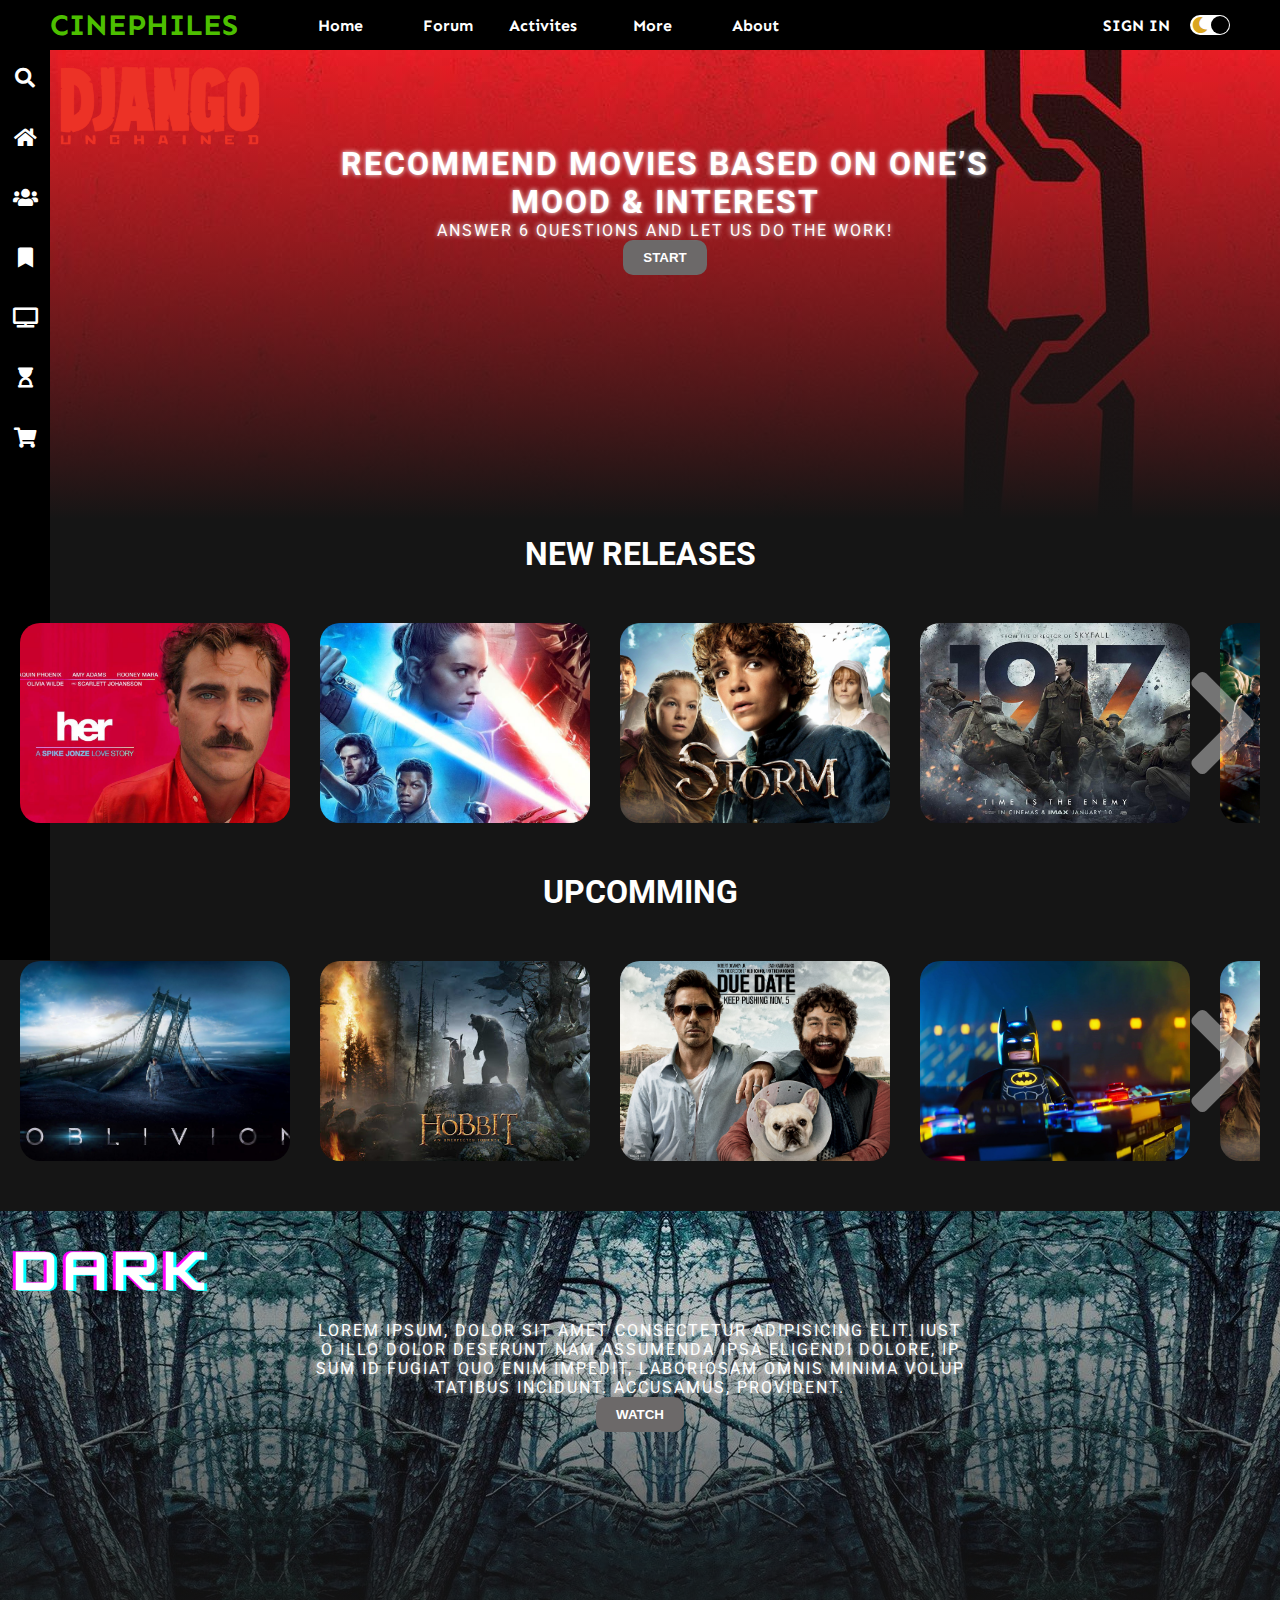
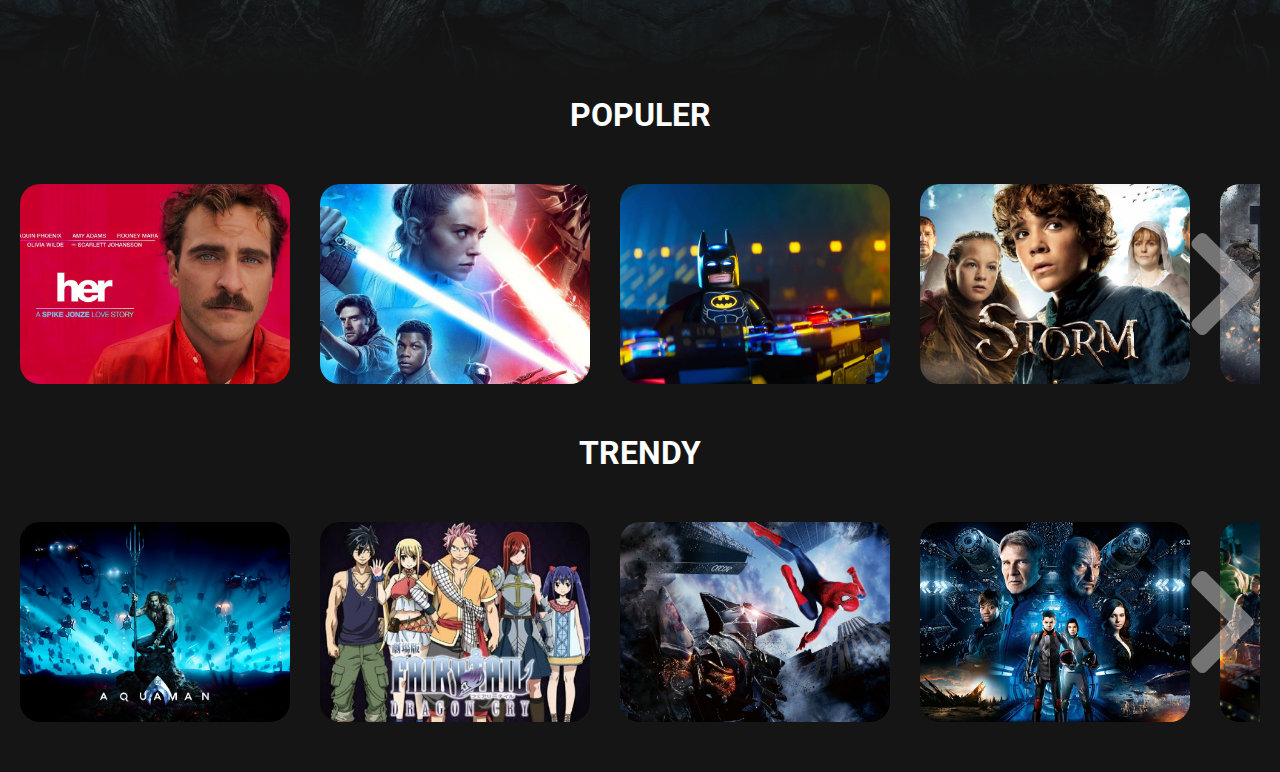
==== indexHomepage.html @ 6fe5cd8a "jonyCommit" ====
<html lang="en">

<head>
    <meta charset="UTF-8">
    <meta http-equiv="X-UA-Compatible" content="IE=edge">
    <meta name="viewport" content="width=device-width, initial-scale=1.0">
    <link rel="stylesheet" href="style.css">
    <link
        href="https://fonts.googleapis.com/css2?family=Roboto:wght@100;300;400;500;700;900&family=Sen:wght@400;700;800&display=swap"
        rel="stylesheet">
    <link rel="stylesheet" href="https://cdnjs.cloudflare.com/ajax/libs/font-awesome/5.15.2/css/all.min.css">
    <title>CINEPHILES</title>
</head>

<body>
    <div class="navbar">
        <div class="navbar-container">
            <div class="logo-container">
                <a href="/indexHomepage.html">
                    <h1 class="logo">CINEPHILES</h1>
                </a>
            </div>
            <div class="menu-container">
                <ul class="menu-list">
                    <li><a class="movie-list-title " href="/indexHomepage.html">Home</a></li>
                    <li><a class="movie-list-title " href="/indexHomepage.html">Forum</a></li>

                    <div class="dropdown">
                        <a class="dropbtn" class="movie-list-title">Activites</a>
                        <div class="dropdown-content">
                            <a href="#">Quizzes</a>
                            <a href="#">MEME Contest</a>
                            <a href="#">Fan Club</a>
                        </div>
                    </div>
                    <li><a class="movie-list-title " href="/indexHomepage.html">More</a></li>
                    <li><a class="movie-list-title " href="/indexHomepage.html">About</a></li>

                </ul>
            </div>
            <div class="profile-container">
                <div class="profile-text-container">
                    <div class="dropdown">
                        <a style="cursor: pointer; margin: 0%; padding: 0%;" class="dropbtn"
                            class="movie-list-title" onclick="loginopenForm()">SIGN IN</a>
                    </div>
                </div>
                <div class="toggle">
                    <i class="fas fa-moon toggle-icon"></i>
                    <i class="fas fa-sun toggle-icon"></i>
                    <div class="toggle-ball"></div>
                </div>
            </div>
        </div>
    </div>
    <div class="sidebar">
        <div class="left-menu-icon fas fa-search" style="margin-top: 8px; " id="SearchIcon"></div>
        <a style="margin-left: 20px;" href="/indexHomepage.html"><i class="left-menu-icon fas fa-home"></i></a>
        <i class="left-menu-icon fas fa-users"></i>
        <i class="left-menu-icon fas fa-bookmark"></i>
        <i class="left-menu-icon fas fa-tv"></i>
        <i class="left-menu-icon fas fa-hourglass-start"></i>
        <i class="left-menu-icon fas fa-shopping-cart"></i>
    </div>
    <div class="container">
        <div class="content-container">
            <div class="featured-content"
            style="background: linear-gradient(to bottom, rgba(0,0,0,0), #151515), url('img/f-1.jpg');">
            <img class="featured-title" src="img/f-t-1.png" alt="">
            <input id="searchbar" type="text" name="search" placeholder="Search Movie">
            <h1 class="featured-desc">Recommend Movies Based On One’s Mood & Interest</h1>
            <p class="featured-desc">Answer 6 questions and let us do the work!</p>
            <button class="featured-button" onclick="openForm()">START</button>

            <div class="form-popup" id="myForm">
                <form action="/action_page.php" class="form-container">
                    <h2 style="color:gray">1. How are you today?</h2>
                    <p style=" text-align: center; color: gray">Choose 1 answer</p>
                    <hr />


                    <div id='block-1' style='padding: 10px;'>
                        <label for='option-1' style=' padding: 5px; font-size: 1.5rem;color:gray;'>
                            <input type='radio' name='option' value='6/24' id='option-1'
                                style='color:black; transform: scale(1.6); margin-right: 10px; vertical-align: middle; margin-top: -2px;'>Happy</label>

                    </div>
                    <hr />


                    <div id='block-2' style='padding: 10px;'>
                        <label for='option-2' style=' padding: 5px; font-size: 1.5rem;color:gray;'>
                            <input type='radio' name='option' value='6' id='option-2'
                                style='transform: scale(1.6); margin-right: 10px; vertical-align: middle; margin-top: -2px;'>Neutral</label>
                    </div>
                    <hr />

                    <div id='block-3' style='padding: 10px;'>
                        <label for='option-3' style=' padding: 5px; font-size: 1.5rem; color:gray;'>
                            <input type='radio' name='option' value='1/3' id='option-3'
                                style='transform: scale(1.6); margin-right: 10px; vertical-align: middle; margin-top: -2px;'>Sad</label>
                    </div>
                    <hr />


                    <button type='button' class="featured-button form-button">Next</button>
                    <button type="button" class="featured-button form-button" onclick="closeForm()"> Close </button>
                     </div> 
                    <!-- <a id='showanswer1'></a> -->
                </form>
             </div>


            <div class="form-popup" id="loginmyForm">
                <form action="/action_page.php" class="form-container">
                    <h2 style="color:gray; text-align: center;">Login Form</h2>
                    <hr>
                    <div class="field">
                        <input class="input" type="text" placeholder="Email Address" required>
                      </div>
                      <div class="field">
                        <input id="showPass" class="input" type="password" placeholder="Password" required>
                      </div>
                      <div>
                        <input  type="checkbox" onclick="showPassword()"><span style="color: grey">Show Password</span> 

                        <a style="margin:auto;color: blue" href="#">Forgot password?</a>
                    </div>
                      <div class="field btn">
                        <div class="btn-layer"></div>
                        <input style="margin-top:12px; margin-bottom:12px;width:150px;display: flex; justify-content: center;align-items: center" class="featured-button form-button" type="submit" value="Login">
                      </div>
                      <div style="color:gray">Not a member? <a style="color:blue" href="">Signup now</a></div>
                    <hr />
                    <button style="margin-top:12px; margin-bottom:12px;width:150px;display: flex; justify-content: center;align-items: center" type="button" class="featured-button form-button" onclick="logincloseForm()"> Close </button>
                </form>
            </div>

        <!-- </div> -->


        <!-- <div class="form-popup" id="myForm">
            <form action="/action_page.php" class="form-container"> -->
                <!-- <button class="close-btn panel-header-icon" aria-label="Close"></button> -->
                <!-- <h2 style="color:gray; text-align: center;">Signup Form</h2>
                <hr>
                <div class="field">
                    <input class="input" type="text" placeholder="Email Address" required>
                  </div>
                  <div class="field">
                    <input id="showPass" class="input" type="password" placeholder="Password" required>
                  </div>
                  <div>
                    <input  type="checkbox" onclick="showPassword()"><span style="color: grey">Show Password</span> 
                </div>
                <div class="field">
                    <input id="showConfirmPass" class="input" type="password" placeholder="Confirm Password" required>
                  </div>
                  <div>
                    <input  type="checkbox" onclick="showConfirmPassword()"><span style="color: grey">Show Password</span> 
                </div>
                  <div class="field btn">
                    <div class="btn-layer"></div>
                    <input style="margin-top:12px; margin-bottom:12px;width:150px;display: flex; justify-content: center;align-items: center" class="featured-button form-button" type="submit" value="Signup">
                  </div>
                <hr />
                <button style="margin-top:12px; margin-bottom:12px;width:150px;display: flex; justify-content: center;align-items: center" type="button" class="featured-button form-button" onclick="closeForm()"> Close </button>
            </form>
        </div> -->

    </div>



            <div class="movie-list-container">
                <h1 style="margin-top:15px; text-align:center" class="movie-list-title ">NEW RELEASES</h1>
                <div class="movie-list-wrapper">
                    <div class="movie-list">
                        <div class="movie-list-item">
                            <img class="movie-list-item-img" src="img/1.jpeg" alt="">
                            <span class="movie-list-item-title">Her</span>
                            <p class="movie-list-item-desc">Lorem ipsum dolor sit amet consectetur adipisicing elit. At
                                hic fugit similique accusantium.</p>
                            <button class="movie-list-item-button">Watch</button>
                        </div>
                        <div class="movie-list-item">
                            <img class="movie-list-item-img" src="img/2.jpeg" alt="">
                            <span class="movie-list-item-title">Star Wars</span>
                            <p class="movie-list-item-desc">Lorem ipsum dolor sit amet consectetur adipisicing elit. At
                                hic fugit similique accusantium.</p>
                            <button class="movie-list-item-button">Watch</button>
                        </div>
                        <div class="movie-list-item">
                            <img class="movie-list-item-img" src="img/3.jpg" alt="">
                            <span class="movie-list-item-title">Storm</span>
                            <p class="movie-list-item-desc">Lorem ipsum dolor sit amet consectetur adipisicing elit. At
                                hic fugit similique accusantium.</p>
                            <button class="movie-list-item-button">Watch</button>
                        </div>
                        <div class="movie-list-item">
                            <img class="movie-list-item-img" src="img/4.jpg" alt="">
                            <span class="movie-list-item-title">1917</span>
                            <p class="movie-list-item-desc">Lorem ipsum dolor sit amet consectetur adipisicing elit. At
                                hic fugit similique accusantium.</p>
                            <button class="movie-list-item-button">Watch</button>
                        </div>
                        <div class="movie-list-item">
                            <img class="movie-list-item-img" src="img/5.jpg" alt="">
                            <span class="movie-list-item-title">Avengers</span>
                            <p class="movie-list-item-desc">Lorem ipsum dolor sit amet consectetur adipisicing elit. At
                                hic fugit similique accusantium.</p>
                            <button class="movie-list-item-button">Watch</button>
                        </div>
                        <div class="movie-list-item">
                            <img class="movie-list-item-img" src="img/6.jpg" alt="">
                            <span class="movie-list-item-title">Her</span>
                            <p class="movie-list-item-desc">Lorem ipsum dolor sit amet consectetur adipisicing elit. At
                                hic fugit similique accusantium.</p>
                            <button class="movie-list-item-button">Watch</button>
                        </div>
                        <div class="movie-list-item">
                            <img class="movie-list-item-img" src="img/7.jpg" alt="">
                            <span class="movie-list-item-title">Her</span>
                            <p class="movie-list-item-desc">Lorem ipsum dolor sit amet consectetur adipisicing elit. At
                                hic fugit similique accusantium.</p>
                            <button class="movie-list-item-button">Watch</button>
                        </div>
                    </div>
                    <i class="fas fa-chevron-right arrow"></i>
                </div>
            </div>
            <div class="movie-list-container">
                <h1 style="text-align:center" class="movie-list-title">UPCOMMING</h1>
                <div class="movie-list-wrapper">
                    <div class="movie-list">
                        <div class="movie-list-item">
                            <img class="movie-list-item-img" src="img/8.jpg" alt="">
                            <span class="movie-list-item-title">Her</span>
                            <p class="movie-list-item-desc">Lorem ipsum dolor sit amet consectetur adipisicing elit. At
                                hic fugit similique accusantium.</p>
                            <button class="movie-list-item-button">Watch</button>
                        </div>
                        <div class="movie-list-item">
                            <img class="movie-list-item-img" src="img/9.jpg" alt="">
                            <span class="movie-list-item-title">Her</span>
                            <p class="movie-list-item-desc">Lorem ipsum dolor sit amet consectetur adipisicing elit. At
                                hic fugit similique accusantium.</p>
                            <button class="movie-list-item-button">Watch</button>
                        </div>
                        <div class="movie-list-item">
                            <img class="movie-list-item-img" src="img/10.jpg" alt="">
                            <span class="movie-list-item-title">Her</span>
                            <p class="movie-list-item-desc">Lorem ipsum dolor sit amet consectetur adipisicing elit. At
                                hic fugit similique accusantium.</p>
                            <button class="movie-list-item-button">Watch</button>
                        </div>
                        <div class="movie-list-item">
                            <img class="movie-list-item-img" src="img/15.jpg" alt="">
                            <span class="movie-list-item-title">Her</span>
                            <p class="movie-list-item-desc">Lorem ipsum dolor sit amet consectetur adipisicing elit. At
                                hic fugit similique accusantium.</p>
                            <button class="movie-list-item-button">Watch</button>
                        </div>
                        <div class="movie-list-item">
                            <img class="movie-list-item-img" src="img/3.jpg" alt="">
                            <span class="movie-list-item-title">Her</span>
                            <p class="movie-list-item-desc">Lorem ipsum dolor sit amet consectetur adipisicing elit. At
                                hic fugit similique accusantium.</p>
                            <button class="movie-list-item-button">Watch</button>
                        </div>
                        <div class="movie-list-item">
                            <img class="movie-list-item-img" src="img/5.jpg" alt="">
                            <span class="movie-list-item-title">Her</span>
                            <p class="movie-list-item-desc">Lorem ipsum dolor sit amet consectetur adipisicing elit. At
                                hic fugit similique accusantium.</p>
                            <button class="movie-list-item-button">Watch</button>
                        </div>
                        <div class="movie-list-item">
                            <img class="movie-list-item-img" src="img/4.jpg" alt="">
                            <span class="movie-list-item-title">Her</span>
                            <p class="movie-list-item-desc">Lorem ipsum dolor sit amet consectetur adipisicing elit. At
                                hic fugit similique accusantium.</p>
                            <button class="movie-list-item-button">Watch</button>
                        </div>
                    </div>
                    <i class="fas fa-chevron-right arrow"></i>
                </div>
            </div>
            <div class="featured-content"
                style="background: linear-gradient(to bottom, rgba(0,0,0,0), #151515), url('img/f-2.jpg');">
                <img class="featured-title" src="img/f-t-2.png" alt="">
                <p class="featured-desc">Lorem ipsum, dolor sit amet consectetur adipisicing elit. Iusto illo dolor
                    deserunt nam assumenda ipsa eligendi dolore, ipsum id fugiat quo enim impedit, laboriosam omnis
                    minima voluptatibus incidunt. Accusamus, provident.</p>
                <button class="featured-button">WATCH</button>
            </div>
            <div class="movie-list-container">
                <h1 style="margin-top:15px;text-align:center" class="movie-list-title">POPULER</h1>
                <div class="movie-list-wrapper">
                    <div class="movie-list">
                        <div class="movie-list-item">
                            <img class="movie-list-item-img" src="img/1.jpeg" alt="">
                            <span class="movie-list-item-title">Her</span>
                            <p class="movie-list-item-desc">Lorem ipsum dolor sit amet consectetur adipisicing elit. At
                                hic fugit similique accusantium.</p>
                            <button class="movie-list-item-button">Watch</button>
                        </div>
                        <div class="movie-list-item">
                            <img class="movie-list-item-img" src="img/2.jpeg" alt="">
                            <span class="movie-list-item-title">Her</span>
                            <p class="movie-list-item-desc">Lorem ipsum dolor sit amet consectetur adipisicing elit. At
                                hic fugit similique accusantium.</p>
                            <button class="movie-list-item-button">Watch</button>
                        </div>
                        <div class="movie-list-item">
                            <img class="movie-list-item-img" src="img/15.jpg" alt="">
                            <span class="movie-list-item-title">Her</span>
                            <p class="movie-list-item-desc">Lorem ipsum dolor sit amet consectetur adipisicing elit. At
                                hic fugit similique accusantium.</p>
                            <button class="movie-list-item-button">Watch</button>
                        </div>
                        <div class="movie-list-item">
                            <img class="movie-list-item-img" src="img/3.jpg" alt="">
                            <span class="movie-list-item-title">Her</span>
                            <p class="movie-list-item-desc">Lorem ipsum dolor sit amet consectetur adipisicing elit. At
                                hic fugit similique accusantium.</p>
                            <button class="movie-list-item-button">Watch</button>
                        </div>
                        <div class="movie-list-item">
                            <img class="movie-list-item-img" src="img/4.jpg" alt="">
                            <span class="movie-list-item-title">Her</span>
                            <p class="movie-list-item-desc">Lorem ipsum dolor sit amet consectetur adipisicing elit. At
                                hic fugit similique accusantium.</p>
                            <button class="movie-list-item-button">Watch</button>
                        </div>
                        <div class="movie-list-item">
                            <img class="movie-list-item-img" src="img/5.jpg" alt="">
                            <span class="movie-list-item-title">Her</span>
                            <p class="movie-list-item-desc">Lorem ipsum dolor sit amet consectetur adipisicing elit. At
                                hic fugit similique accusantium.</p>
                            <button class="movie-list-item-button">Watch</button>
                        </div>
                        <div class="movie-list-item">
                            <img class="movie-list-item-img" src="img/15.jpg" alt="">
                            <span class="movie-list-item-title">Her</span>
                            <p class="movie-list-item-desc">Lorem ipsum dolor sit amet consectetur adipisicing elit. At
                                hic fugit similique accusantium.</p>
                            <button class="movie-list-item-button">Watch</button>
                        </div>
                    </div>
                    <i class="fas fa-chevron-right arrow"></i>
                </div>
            </div>
            <div class="movie-list-container">
                <h1 style="text-align:center" class="movie-list-title">TRENDY</h1>
                <div class="movie-list-wrapper">
                    <div class="movie-list">
                        <div class="movie-list-item">
                            <img class="movie-list-item-img" src="img/17.jpg" alt="">
                            <span class="movie-list-item-title">Her</span>
                            <p class="movie-list-item-desc">Lorem ipsum dolor sit amet consectetur adipisicing elit. At
                                hic fugit similique accusantium.</p>
                            <button class="movie-list-item-button">Watch</button>
                        </div>
                        <div class="movie-list-item">
                            <img class="movie-list-item-img" src="img/18.jpg" alt="">
                            <span class="movie-list-item-title">Her</span>
                            <p class="movie-list-item-desc">Lorem ipsum dolor sit amet consectetur adipisicing elit. At
                                hic fugit similique accusantium.</p>
                            <button class="movie-list-item-button">Watch</button>
                        </div>
                        <div class="movie-list-item">
                            <img class="movie-list-item-img" src="img/19.jpg" alt="">
                            <span class="movie-list-item-title">Her</span>
                            <p class="movie-list-item-desc">Lorem ipsum dolor sit amet consectetur adipisicing elit. At
                                hic fugit similique accusantium.</p>
                            <button class="movie-list-item-button">Watch</button>
                        </div>
                        <div class="movie-list-item">
                            <img class="movie-list-item-img" src="img/7.jpg" alt="">
                            <span class="movie-list-item-title">Her</span>
                            <p class="movie-list-item-desc">Lorem ipsum dolor sit amet consectetur adipisicing elit. At
                                hic fugit similique accusantium.</p>
                            <button class="movie-list-item-button">Watch</button>
                        </div>
                        <div class="movie-list-item">
                            <img class="movie-list-item-img" src="img/5.jpg" alt="">
                            <span class="movie-list-item-title">Her</span>
                            <p class="movie-list-item-desc">Lorem ipsum dolor sit amet consectetur adipisicing elit. At
                                hic fugit similique accusantium.</p>
                            <button class="movie-list-item-button">Watch</button>
                        </div>
                        <div class="movie-list-item">
                            <img class="movie-list-item-img" src="img/15.jpg" alt="">
                            <span class="movie-list-item-title">Her</span>
                            <p class="movie-list-item-desc">Lorem ipsum dolor sit amet consectetur adipisicing elit. At
                                hic fugit similique accusantium.</p>
                            <button class="movie-list-item-button">Watch</button>
                        </div>
                        <div class="movie-list-item">
                            <img class="movie-list-item-img" src="img/4.jpg" alt="">
                            <span class="movie-list-item-title">Her</span>
                            <p class="movie-list-item-desc">Lorem ipsum dolor sit amet consectetur adipisicing elit. At
                                hic fugit similique accusantium.</p>
                            <button class="movie-list-item-button">Watch</button>
                        </div>
                    </div>
                    <i class="fas fa-chevron-right arrow"></i>
                </div>
            </div>
        </div>
    </div>
   


    <!-- <div class="wrapper">
        <div class="title-text">
          <div class="title login">Login Form</div>
          <div class="title signup">Signup Form</div>
        </div>
        <div class="logform-container">
          <div class="slide-controls">
            <input type="radio" name="slide" id="login" checked>
            <input type="radio" name="slide" id="signup">
            <label for="login" class="slide login">Login</label>
            <label for="signup" class="slide signup">Signup</label>
            <div class="slider-tab"></div>
          </div>
          <div class="form-inner">
            <form action="#" class="login">
              <div class="field">
                <input type="text" placeholder="Email Address" required>
              </div>
              <div class="field">
                <input type="password" placeholder="Password" required>
              </div>
              <div class="pass-link"><a href="#">Forgot password?</a></div>
              <div class="field btn">
                <div class="btn-layer"></div>
                <input type="submit" value="Login">
              </div>
              <div class="signup-link">Not a member? <a href="">Signup now</a></div>
            </form>
            <form action="#" class="signup">
              <div class="field">
                <input type="text" placeholder="Email Address" required>
              </div>
              <div class="field">
                <input type="password" placeholder="Password" required>
              </div>
              <div class="field">
                <input type="password" placeholder="Confirm password" required>
              </div>
              <div class="field btn">
                <div class="btn-layer"></div>
                <input type="submit" value="Signup">
              </div>
            </form>
          </div>
        </div>
      </div>
   -->




    <script src="app.js"></script>
</body>

</html>
---- style.css ----
* {
    margin: 0;
  }
  
  body {
    font-family: "Roboto", sans-serif;
    /* sopacity: 0.5; */
  }

  a{
    text-decoration: none;
    font-weight: bold;
    color: white;
    margin-right: 20px;
    margin-left: 40px;
  }
  
  
  a:hover{
  
    color: green;
    
    
  }
  
  .dropdown-content {
    float: left;
    font-size: 16px;
    color: white;
    text-align: center;
   
    text-decoration: none;
  }
  
  .dropdown {
    float: left;
    overflow: hidden;
  }
  
  .dropdown .dropbtn {
    font-size: 16px;  
    border: none;
    outline: none;
    color: white;
    padding: 14px 16px;
    background-color: inherit;
    font-family: inherit;
    margin: 0;
  }
  
  
  .dropdown-content {
    border-radius: 5%;
    display: none;
    position: absolute;
    background-color: white;
    margin-top: 2px;
    min-width: 120px;
    box-shadow: 0px 8px 16px 0px rgba(0,0,0,0.2);
    z-index: 1;
  }
  
  .dropdown-content a {
    float: none;
    color: black;
    padding:4px;
    margin: 4px;
    text-decoration: none;
    display: block;
    text-align: center;
    font-weight: bold;
  }
  .dropbtn:hover{
    color: green;
  }
  
  .dropdown-content a:hover {
    background-color: rgb(84, 79, 79);
  }
  
  .dropdown:hover .dropdown-content {
    display: block;
  }
  
  .navbar {
    width: 100%;
    height: 50px;
    background-color: black;
    position: sticky;
    top: 0;
    z-index: 100;
  }
  
  .navbar-container {
    display: flex;
    align-items: center;
    padding: 0 50px;
    height: 100%;
    color: white;
    font-family: "Sen", sans-serif;
  }
  
  .logo-container {
    flex: 1;
  }
  
  .logo {
    font-size: 30px;
    color: #4dbf00;
  }
  
  .menu-container {
    flex: 6;
  }
  
  .menu-list {
    display: flex;
    list-style: none;
  }
  
  .menu-list-item {
    margin-right: 30px;
  }
  
  .menu-list-item.active {
    font-weight: bold;
  }
  .profile-container {
    flex: 2;
    display: flex;
    align-items: center;
    justify-content: flex-end;
  }
  
  .profile-text-container {
    margin: 0 20px;
  }
  
  .profile-picture {
    width: 32px;
    height: 32px;
    border-radius: 50%;
    object-fit: cover;
  }
  
  .toggle {
    width: 40px;
    height: 20px;
    background-color: white;
    border-radius: 30px;
    display: flex;
    align-items: center;
    justify-content: space-around;
    position: relative;
  }
  
  .toggle-icon {
    color: goldenrod;
  }
  
  .toggle-ball {
    width: 18px;
    height: 18px;
    background-color: black;
    position: absolute;
    right: 1px;
    border-radius: 50%;
    cursor: pointer;
    transition: 1s ease all;
  }
  
  .sidebar {
    width: 50px;
    height: 100%;
    background-color: black;
    position: fixed;
    top: 0;
    display: flex;
    flex-direction: column;
    align-items: center;
    padding-top: 60px;
    
  }
  
  .left-menu-icon {
    color: white;
    font-size: 20px;
    margin-bottom: 40px;
  }

  .left-menu-icon:hover{
    cursor: pointer;
    color: green;
  }
  
  #searchbar{
    width: 25vh;
    height: 4.5vh;
    float: left;
    font-size: 1.2em;
    border-color: black;
    border-width: .3vh;
    position: fixed;
    z-index: 1;
    left: 55px;
    top: 65px;
    display:none; 
  }



  
  .container {
    background-color: #151515;
    min-height: calc(100vh - 50px);
    color: white;
  }
  
  .content-container {
    margin-left: 50px;
  }
  
  .featured-content {
    height: 50vh;
    padding: 10px;
  }
  
  .featured-title {
    width: 200px;
  }
  
  .featured-desc {
    width: 650px;
    color: #fff;
    margin:auto;
    text-align: center;
    word-wrap: break-word;
    word-break: break-all;
    text-transform: uppercase;
    letter-spacing: 2px;
    text-shadow: 0 0 5px #fff;

  }
  
  .featured-button {
    background-color: #6c6969;
    color: white;
    padding: 10px 20px;
    border-radius: 10px;
    border: none;
    outline: none;
    font-weight: bold;
    display: flex;
    align-items: center;
    justify-content: center;
    margin:auto;
  }

.featured-button:hover {
    background-color:  #4dbf00;
    cursor: pointer;
  
  }
.form-button{
  display: inline-block;
}
  
  .movie-list-container {
    padding: 0 20px;
  }
  
  .movie-list-wrapper {
    position: relative;
    overflow: hidden;
  }
  
  .movie-list {
    display: flex;
    align-items: center;
    height: 300px;
    transform: translateX(0);
    transition: all 1s ease-in-out;
  }
  
  .movie-list-item {
    margin-right: 30px;
    position: relative;
  }
  
  .movie-list-item:hover .movie-list-item-img {
    transform: scale(1.2);
    margin: 0 30px;
    opacity: 0.5;
  }
  
  .movie-list-item:hover .movie-list-item-title,
  .movie-list-item:hover .movie-list-item-desc,
  .movie-list-item:hover .movie-list-item-button {
    opacity: 1;
  }
  
  .movie-list-item-img {
    transition: all 1s ease-in-out;
    width: 270px;
    height: 200px;
    object-fit: cover;
    border-radius: 20px;
  }
  
  .movie-list-item-title {
    background-color: #333;
    padding: 0 10px;
    font-size: 32px;
    font-weight: bold;
    position: absolute;
    top: 10%;
    left: 50px;
    opacity: 0;
    transition: 1s all ease-in-out;
  }
  
  .movie-list-item-desc {
    background-color: #333;
    padding: 10px;
    font-size: 14px;
    position: absolute;
    top: 30%;
    left: 50px;
    width: 230px;
    opacity: 0;
    transition: 1s all ease-in-out;
  }
  
  .movie-list-item-button {
    padding: 10px;
    background-color: #4dbf00;
    color: white;
    border-radius: 10px;
    outline: none;
    border: none;
    cursor: pointer;
    position: absolute;
    bottom: 20px;
    left: 50px;
    opacity: 0;
    transition: 1s all ease-in-out;
  }

  

  .arrow {
    font-size: 120px;
    position: absolute;
    top: 90px;
    right: 0;
    color: lightgray;
    opacity: 0.5;
    cursor: pointer;
  }
  
  .container.active {
    background-color: white;
  }
  
  .movie-list-title.active {
    color: black;
  }
  .dropbtn.active {
    color: black;
  }
  
  .navbar-container.active {
    background-color: white;
  
    color: black;
  }
  
  .sidebar.active{
      background-color: white;
  }
  
  .left-menu-icon.active{
      color: black;
  }
  
  .toggle.active{
      background-color: black;
  }
  
  .toggle-ball.active{
      background-color: white;
      transform: translateX(-20px);
  }

  a:hover.active{
  
    color: green;
    
    
  }
  
  @media only screen and (max-width: 940px){
      .menu-container{
          display: none;
      }
  }







.form-popup {
  display: none; 
  position: fixed;  
  text-align: left; 
  top: 32%;
  left: 42%;
  z-index: 9;
}


.form-container {
  min-width: 250px;
  max-width: 400px;
  padding: 10px;
  background-color: white;
}


.input{
  height: 40px;
  width: 100%;
  outline: none;
  margin-top: 15px ;
  padding-left: 15px;
  border-radius: 15px;
  border: 1px solid lightgrey;
  border-bottom-width: 2px;
  font-size: 17px;
  transition: all 0.3s ease;
  box-sizing: border-box;
  
}
.input::placeholder{
  color: #999;
  transition: all 0.3s ease;
}
.input:focus::placeholder{
  color: #1a75ff;
}
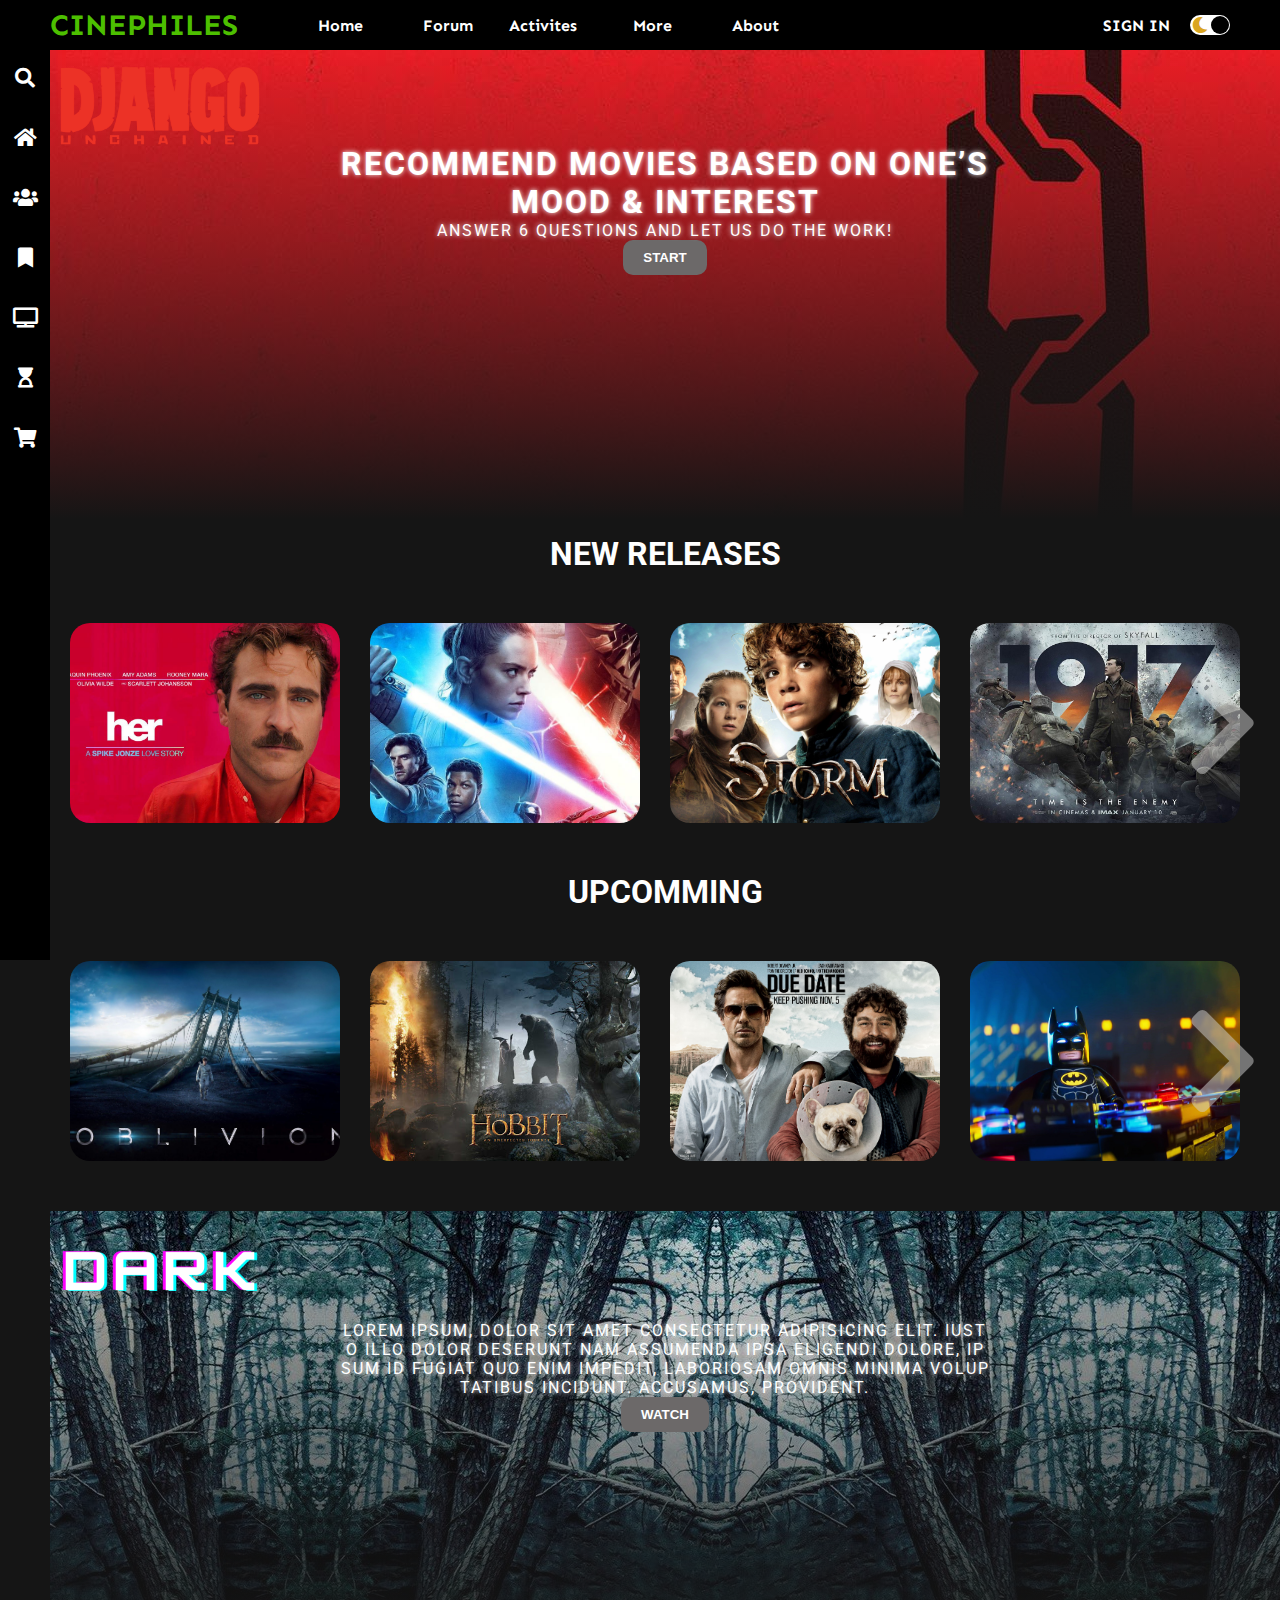
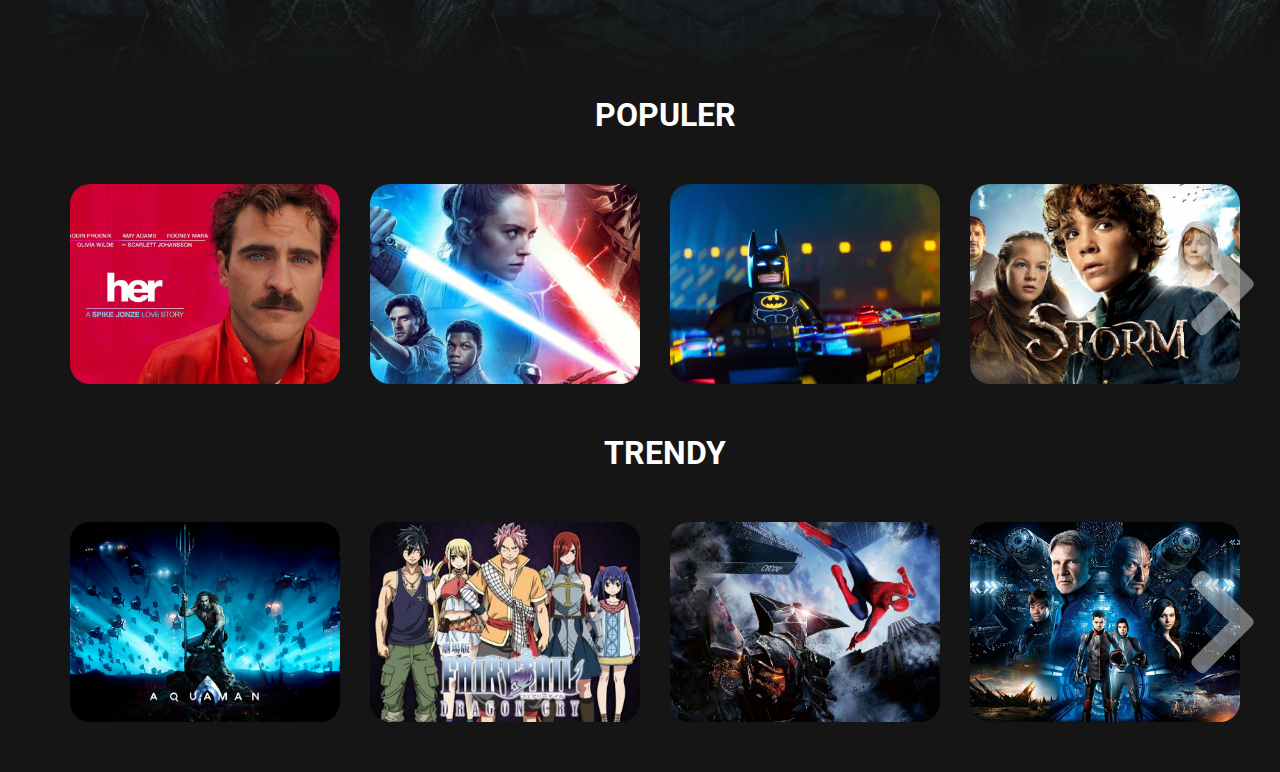
==== commit e1b84fd4: "signup prb solve" ====
--- a/indexHomepage.html
+++ b/indexHomepage.html
@@ -105,8 +105,6 @@
 
                     <button type='button' class="featured-button form-button">Next</button>
                     <button type="button" class="featured-button form-button" onclick="closeForm()"> Close </button>
-                     </div> 
-                    <!-- <a id='showanswer1'></a> -->
                 </form>
              </div>
 
@@ -130,7 +128,7 @@
                         <div class="btn-layer"></div>
                         <input style="margin-top:12px; margin-bottom:12px;width:150px;display: flex; justify-content: center;align-items: center" class="featured-button form-button" type="submit" value="Login">
                       </div>
-                      <div style="color:gray">Not a member? <a style="color:blue" href="">Signup now</a></div>
+                      <div style="cursor: pointer; color:gray">Not a member? <a style="color:blue" onclick="signupopenForm()">Signup now</a></div>
                     <hr />
                     <button style="margin-top:12px; margin-bottom:12px;width:150px;display: flex; justify-content: center;align-items: center" type="button" class="featured-button form-button" onclick="logincloseForm()"> Close </button>
                 </form>
@@ -139,11 +137,13 @@
         <!-- </div> -->
 
 
-        <!-- <div class="form-popup" id="myForm">
+        <div class="form-popup" id="signupmyForm">
             <form action="/action_page.php" class="form-container"> -->
-                <!-- <button class="close-btn panel-header-icon" aria-label="Close"></button> -->
-                <!-- <h2 style="color:gray; text-align: center;">Signup Form</h2>
+                 <h2 style="color:gray; text-align: center;">Signup Form</h2>
                 <hr>
+                <div class="field">
+                    <input class="input" type="text" placeholder="Name" required>
+                </div>
                 <div class="field">
                     <input class="input" type="text" placeholder="Email Address" required>
                   </div>
@@ -164,9 +164,9 @@
                     <input style="margin-top:12px; margin-bottom:12px;width:150px;display: flex; justify-content: center;align-items: center" class="featured-button form-button" type="submit" value="Signup">
                   </div>
                 <hr />
-                <button style="margin-top:12px; margin-bottom:12px;width:150px;display: flex; justify-content: center;align-items: center" type="button" class="featured-button form-button" onclick="closeForm()"> Close </button>
+                <button style="margin-top:12px; margin-bottom:12px;width:150px;display: flex; justify-content: center;align-items: center" type="button" class="featured-button form-button" onclick="signupcloseForm()"> Close </button>
             </form>
-        </div> -->
+        </div>
 
     </div>
 
